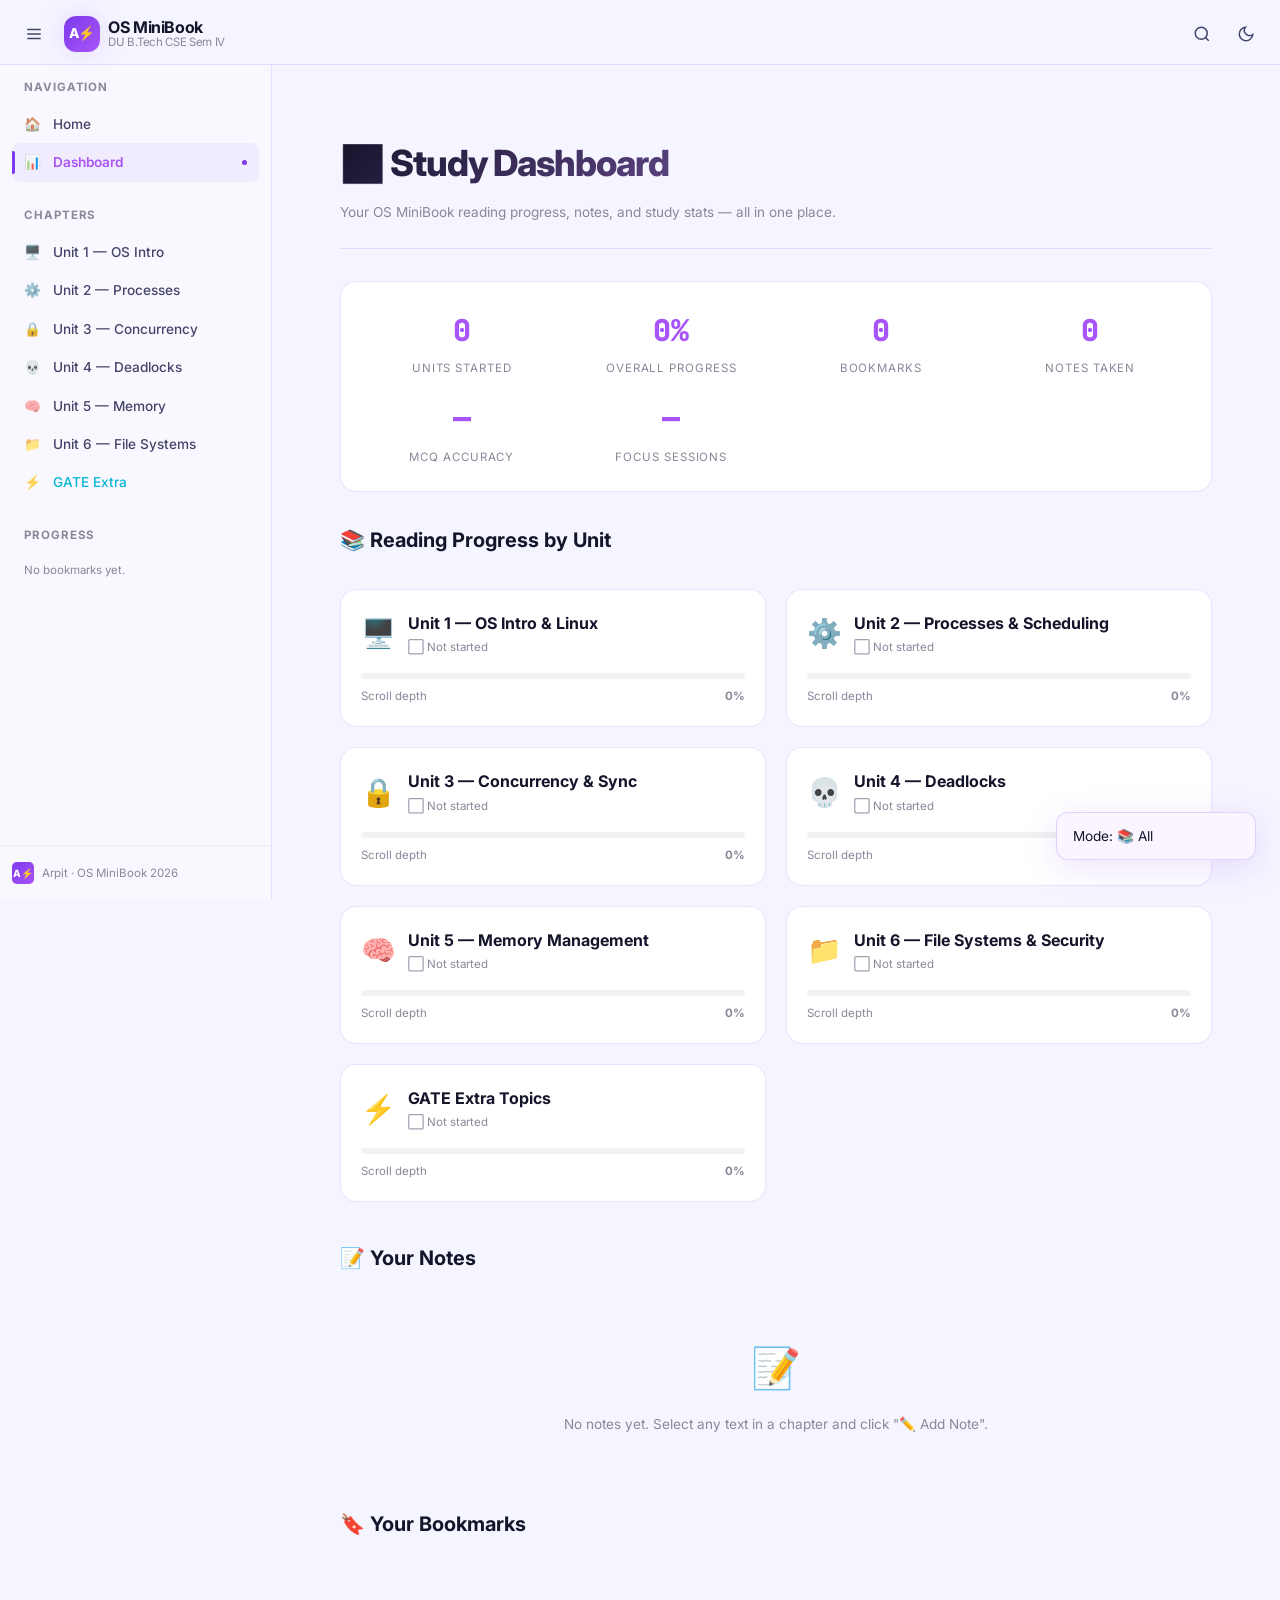
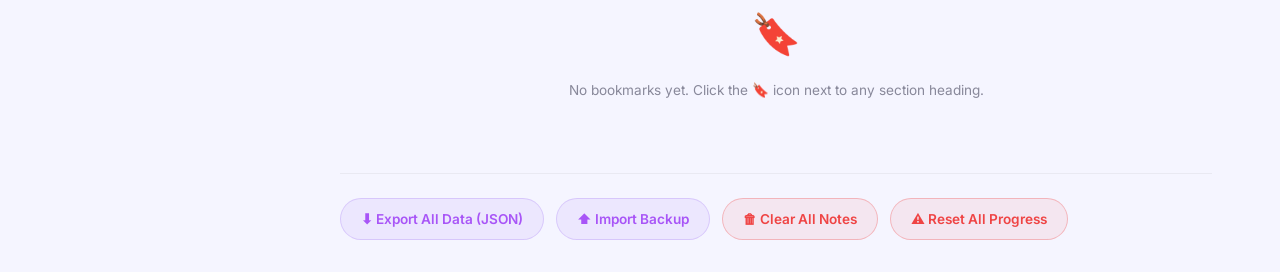
==== progress.html @ 66121237 "feat: complete Phase 1 overhaul for Units 2, 3, and 4 - Overhauled Unit 4 with advanced Bankers algo" ====
<!DOCTYPE html>
<html lang="en" data-theme="dark">
<head>
<!-- ⚡ Arpit | OS MiniBook 2026 — Progress Dashboard -->
<meta charset="UTF-8"><meta name="viewport" content="width=device-width,initial-scale=1">
<meta name="author" content="Arpit">
<meta name="description" content="Study Progress Dashboard — OS MiniBook DU B.Tech CSE Sem IV">
<meta name="application-name" content="OS MiniBook">
<meta name="theme-color" content="#7c3aed">
<meta name="apple-mobile-web-app-capable" content="yes">
<meta name="apple-mobile-web-app-status-bar-style" content="black-translucent">
<meta name="apple-mobile-web-app-title" content="OS MiniBook">
<meta name="mobile-web-app-capable" content="yes">
<title>Progress Dashboard | OS MiniBook ⚡ Arpit</title>
<link rel="preconnect" href="https://fonts.googleapis.com">
<link rel="preconnect" href="https://fonts.gstatic.com" crossorigin>
<link rel="manifest" href="manifest.json">
<link rel="stylesheet" href="assets/css/main.css">
<link rel="stylesheet" href="assets/css/components.css">
<link rel="stylesheet" href="assets/css/animations.css">
<style>
.dash-hero { padding: var(--sp-10) 0 var(--sp-6); border-bottom: 1px solid var(--bd-default); margin-bottom: var(--sp-8); }
.dash-hero h1 { font-size: var(--text-4xl); font-weight: 800; letter-spacing: -.03em;
  background: linear-gradient(135deg, var(--tx-primary) 0%, var(--accent-glow) 100%);
  -webkit-background-clip: text; -webkit-text-fill-color: transparent; background-clip: text; }
.dash-hero p { color: var(--tx-muted); margin-top: var(--sp-2); font-size: var(--text-sm); }
.section-title { font-size: var(--text-xl); font-weight: 700; margin-bottom: var(--sp-5); color: var(--tx-primary); display: flex; align-items: center; gap: var(--sp-3); }
.actions-row { display: flex; gap: var(--sp-3); flex-wrap: wrap; margin-top: var(--sp-8); padding-top: var(--sp-6); border-top: 1px solid var(--bd-subtle); }
.action-btn { padding: var(--sp-3) var(--sp-5); border-radius: var(--r-full); font-weight: 600; font-size: var(--text-sm); cursor: pointer; border: 1px solid var(--accent-border); color: var(--accent-light); background: var(--accent-soft); transition: all var(--t-fast); }
.action-btn:hover { background: var(--accent); color: #fff; box-shadow: var(--sh-glow); }
.action-btn.danger { border-color: rgba(239,68,68,.3); color: var(--danger); background: rgba(239,68,68,.08); }
.action-btn.danger:hover { background: rgba(239,68,68,.2); box-shadow: none; }
.notes-table { width:100%; border-collapse:collapse; font-size: var(--text-sm); margin-top: var(--sp-4); }
.notes-table th { background: var(--accent-soft); color: var(--accent-light); padding: var(--sp-2) var(--sp-4); text-align:left; font-weight:700; border-bottom:2px solid var(--accent-border); }
.notes-table td { padding: var(--sp-3) var(--sp-4); border-bottom: 1px solid var(--bd-subtle); color: var(--tx-secondary); vertical-align:top; }
.notes-table tr:hover td { background: var(--accent-soft); }
.note-dot { display:inline-block; width:10px;height:10px;border-radius:50%;margin-right:6px;vertical-align:middle; }
.empty-state { text-align:center; padding: var(--sp-10); color:var(--tx-muted); font-size:var(--text-sm); }
.empty-icon  { font-size:2.5rem; margin-bottom:var(--sp-3); }
</style>
</head>
<body>
<!-- ⚡ Arpit -->
<div id="progress-bar"></div>

<header id="main-header">
  <div class="header-left">
    <button id="sidebar-toggle" class="icon-btn" title="Toggle Sidebar (S)">
      <svg viewBox="0 0 24 24" fill="none" stroke="currentColor" stroke-width="2"><line x1="3" y1="6" x2="21" y2="6"/><line x1="3" y1="12" x2="21" y2="12"/><line x1="3" y1="18" x2="21" y2="18"/></svg>
    </button>
    <div class="brand-logo">
      <div class="brand-icon">A⚡</div>
      <div class="brand-text"><span class="main">OS MiniBook</span><span class="sub">DU B.Tech CSE Sem IV</span></div>
    </div>
  </div>
  <span class="header-chapter-title"></span>
  <div class="header-right">
    <button id="search-btn" class="icon-btn" title="Search (Ctrl+K)">
      <svg viewBox="0 0 24 24" fill="none" stroke="currentColor" stroke-width="2"><circle cx="11" cy="11" r="8"/><path d="M21 21l-4.35-4.35"/></svg>
    </button>
    <button id="theme-toggle" class="icon-btn" title="Toggle Theme (T)"></button>
  </div>
</header>

<div id="sidebar-overlay"></div>
<aside id="sidebar">
  <nav class="sidebar-nav">
    <div class="sidebar-section">
      <div class="sidebar-section-label">Navigation</div>
      <a href="index.html" class="sidebar-link"><span class="link-icon">🏠</span>Home</a>
      <a href="progress.html" class="sidebar-link active"><span class="link-icon">📊</span>Dashboard</a>
    </div>
    <div class="sidebar-section">
      <div class="sidebar-section-label">Chapters</div>
      <a href="chapters/unit1.html" class="sidebar-link"><span class="link-icon">🖥️</span>Unit 1 — OS Intro</a>
      <a href="chapters/unit2.html" class="sidebar-link"><span class="link-icon">⚙️</span>Unit 2 — Processes</a>
      <a href="chapters/unit3.html" class="sidebar-link"><span class="link-icon">🔒</span>Unit 3 — Concurrency</a>
      <a href="chapters/unit4.html" class="sidebar-link"><span class="link-icon">💀</span>Unit 4 — Deadlocks</a>
      <a href="chapters/unit5.html" class="sidebar-link"><span class="link-icon">🧠</span>Unit 5 — Memory</a>
      <a href="chapters/unit6.html" class="sidebar-link"><span class="link-icon">📁</span>Unit 6 — File Systems</a>
      <a href="chapters/gate-extra.html" class="sidebar-link" style="color:var(--gate-c)"><span class="link-icon">⚡</span>GATE Extra</a>
    </div>
    <div class="sidebar-section">
      <div class="sidebar-section-label">Progress</div>
      <div id="bookmarks-list"></div>
    </div>
  </nav>
  <div class="sidebar-footer">
    <div class="sidebar-brand-mark"><div class="mark">A⚡</div><span>Arpit · OS MiniBook 2026</span></div>
  </div>
</aside>

<main id="main-content">
<div class="content-inner">

  <div class="dash-hero">
    <h1>📊 Study Dashboard</h1>
    <p>Your OS MiniBook reading progress, notes, and study stats — all in one place.</p>
  </div>

  <!-- SUMMARY BAR -->
  <div class="dash-summary-bar" id="dash-summary">
    <div class="dash-sum-item"><div class="dash-sum-val" id="sum-units-read">—</div><div class="dash-sum-lbl">Units Started</div></div>
    <div class="dash-sum-item"><div class="dash-sum-val" id="sum-overall">—</div><div class="dash-sum-lbl">Overall Progress</div></div>
    <div class="dash-sum-item"><div class="dash-sum-val" id="sum-bookmarks">—</div><div class="dash-sum-lbl">Bookmarks</div></div>
    <div class="dash-sum-item"><div class="dash-sum-val" id="sum-notes">—</div><div class="dash-sum-lbl">Notes Taken</div></div>
    <div class="dash-sum-item"><div class="dash-sum-val" id="sum-mcq">—</div><div class="dash-sum-lbl">MCQ Accuracy</div></div>
    <div class="dash-sum-item"><div class="dash-sum-val" id="sum-focus">—</div><div class="dash-sum-lbl">Focus Sessions</div></div>
  </div>

  <!-- UNIT PROGRESS CARDS -->
  <div class="section-title">📚 Reading Progress by Unit</div>
  <div class="dash-grid" id="dash-unit-grid">
    <!-- Populated by JS -->
  </div>

  <!-- NOTES TABLE -->
  <div class="section-title" style="margin-top:var(--sp-10)">📝 Your Notes</div>
  <div id="dash-notes-section">
    <div class="empty-state"><div class="empty-icon">📝</div>No notes yet. Select any text in a chapter and click "✏️ Add Note".</div>
  </div>

  <!-- BOOKMARKS TABLE -->
  <div class="section-title" style="margin-top:var(--sp-8)">🔖 Your Bookmarks</div>
  <div id="dash-bookmarks-section">
    <div class="empty-state"><div class="empty-icon">🔖</div>No bookmarks yet. Click the 🔖 icon next to any section heading.</div>
  </div>

  <!-- ACTIONS -->
  <div class="actions-row">
    <button class="action-btn" id="dash-export">⬇ Export All Data (JSON)</button>
    <button class="action-btn" id="dash-import">⬆ Import Backup</button>
    <button class="action-btn danger" id="dash-clear-notes">🗑 Clear All Notes</button>
    <button class="action-btn danger" id="dash-clear-all">⚠️ Reset All Progress</button>
  </div>

</div>
</main>

<!-- SEARCH MODAL -->
<div id="search-modal">
  <div class="search-box">
    <div class="search-input-wrap">
      <span class="s-icon">🔍</span>
      <input id="search-input" type="text" placeholder="Search chapters, topics, algorithms…" autocomplete="off">
    </div>
    <div id="search-results"></div>
    <div class="search-hint">
      <span><kbd>↵</kbd> to navigate</span>
      <span><kbd>Esc</kbd> to close</span>
      <span><kbd>Ctrl+K</kbd> to open</span>
    </div>
  </div>
</div>

<div id="toast-container"></div>
<script src="assets/js/state.js"></script>
<script src="assets/js/core.js"></script>
<script src="assets/js/modes.js"></script>
<script>
// ─── Progress Dashboard Logic ────────────────────────────────────
const escapeHTML = (value) => String(value)
  .replace(/&/g, '&amp;')
  .replace(/</g, '&lt;')
  .replace(/>/g, '&gt;')
  .replace(/"/g, '&quot;')
  .replace(/'/g, '&#39;');

const UNITS = [
  { file: 'unit1.html', icon: '🖥️', name: 'Unit 1 — OS Intro & Linux',          href: 'chapters/unit1.html' },
  { file: 'unit2.html', icon: '⚙️', name: 'Unit 2 — Processes & Scheduling',    href: 'chapters/unit2.html' },
  { file: 'unit3.html', icon: '🔒', name: 'Unit 3 — Concurrency & Sync',        href: 'chapters/unit3.html' },
  { file: 'unit4.html', icon: '💀', name: 'Unit 4 — Deadlocks',                 href: 'chapters/unit4.html' },
  { file: 'unit5.html', icon: '🧠', name: 'Unit 5 — Memory Management',         href: 'chapters/unit5.html' },
  { file: 'unit6.html', icon: '📁', name: 'Unit 6 — File Systems & Security',   href: 'chapters/unit6.html' },
  { file: 'gate-extra.html', icon: '⚡', name: 'GATE Extra Topics',             href: 'chapters/gate-extra.html' },
];

document.addEventListener('DOMContentLoaded', () => {
  const progress  = StateManager.getAllReadProgress?.() || {};
  const bookmarks = StateManager.get('bookmarks') || [];
  const mcqStats  = StateManager.getMCQStats?.() || { total:0, correct:0, pct:0 };
  const notes     = JSON.parse(localStorage.getItem('os-notes-v1') || '{}');
  const pomoData  = JSON.parse(localStorage.getItem('pomo-analytics') || '{}');
  const sessions  = pomoData.allTimeSessions || 0;

  // ── Summary Bar ───────────────────────────────────────────────
  const started  = UNITS.filter(u => (progress[u.file] || 0) > 0).length;
  const allPcts  = UNITS.map(u => progress[u.file] || 0);
  const overall  = Math.round(allPcts.reduce((a,b) => a+b, 0) / UNITS.length);
  const noteCount= Object.keys(notes).length;

  document.getElementById('sum-units-read').textContent  = started;
  document.getElementById('sum-overall').textContent     = overall + '%';
  document.getElementById('sum-bookmarks').textContent   = bookmarks.length;
  document.getElementById('sum-notes').textContent       = noteCount;
  document.getElementById('sum-mcq').textContent        = mcqStats.total ? mcqStats.pct + '%' : '—';
  document.getElementById('sum-focus').textContent       = sessions || '—';

  // ── Unit Cards ────────────────────────────────────────────────
  const grid = document.getElementById('dash-unit-grid');
  grid.innerHTML = UNITS.map(u => {
    const pct = progress[u.file] || 0;
    const badge = pct >= 90 ? '✅' : pct >= 50 ? '📖' : pct > 0 ? '🔄' : '⬜';
    return `
      <a href="${u.href}" class="dash-unit-card" style="text-decoration:none;color:inherit">
        <div class="dash-unit-top">
          <div class="dash-unit-icon">${escapeHTML(u.icon)}</div>
          <div>
            <div class="dash-unit-name">${escapeHTML(u.name)}</div>
            <div style="font-size:var(--text-xs);color:var(--tx-muted);margin-top:2px">${escapeHTML(badge)} ${pct >= 90 ? 'Completed' : pct >= 50 ? 'In Progress' : pct > 0 ? 'Started' : 'Not started'}</div>
          </div>
        </div>
        <div class="dash-progress-bar">
          <div class="dash-progress-fill" style="width:${pct}%"></div>
        </div>
        <div class="dash-progress-label">
          <span>Scroll depth</span><span><strong>${pct}%</strong></span>
        </div>
      </a>
    `;
  }).join('');

  // Animate fills after DOM is ready
  requestAnimationFrame(() => {
    document.querySelectorAll('.dash-progress-fill').forEach(el => {
      const w = el.style.width; el.style.width = '0'; 
      setTimeout(() => el.style.width = w, 100);
    });
  });

  // ── Notes Table ───────────────────────────────────────────────
  const notesSection = document.getElementById('dash-notes-section');
  const noteEntries  = Object.entries(notes);
  if (noteEntries.length) {
    notesSection.innerHTML = `
      <table class="notes-table">
        <thead><tr><th>Color</th><th>Highlighted Text</th><th>Your Note</th><th>Page</th><th>Date</th></tr></thead>
        <tbody>
          ${noteEntries.sort((a,b) => b[1].ts - a[1].ts).map(([id, n]) => `
            <tr>
              <td><span class="note-dot" style="background:${escapeHTML(n.color)}"></span></td>
              <td style="color:var(--tx-primary);max-width:180px;overflow:hidden;text-overflow:ellipsis;white-space:nowrap" title="${escapeHTML(n.selectedText)}">${escapeHTML(n.selectedText).slice(0,60)}${n.selectedText.length>60?'…':''}</td>
              <td style="max-width:220px">${escapeHTML(n.noteText).slice(0,80)}${n.noteText.length>80?'…':''}</td>
              <td><a href="chapters/${escapeHTML(n.page)}" style="color:var(--accent-light)">${escapeHTML(n.page)}</a></td>
              <td style="white-space:nowrap;color:var(--tx-muted)">${escapeHTML(new Date(n.ts).toLocaleDateString('en-IN'))}</td>
            </tr>
          `).join('')}
        </tbody>
      </table>
    `;
  }

  // ── Bookmarks Table ───────────────────────────────────────────
  const bmSection = document.getElementById('dash-bookmarks-section');
  if (bookmarks.length) {
    bmSection.innerHTML = `
      <table class="notes-table">
        <thead><tr><th>Section</th><th>Link</th><th>Date Added</th></tr></thead>
        <tbody>
          ${bookmarks.map(b => `
            <tr>
              <td style="color:var(--tx-primary)">🔖 ${escapeHTML(b.label || b.id)}</td>
              <td><a href="${escapeHTML(b.url)}" style="color:var(--accent-light)">${escapeHTML(b.url.split('/').pop())}</a></td>
              <td style="color:var(--tx-muted)">${b.ts ? escapeHTML(new Date(b.ts).toLocaleDateString('en-IN')) : '—'}</td>
            </tr>
          `).join('')}
        </tbody>
      </table>
    `;
  }

  // ── Actions ───────────────────────────────────────────────────
  document.getElementById('dash-export')?.addEventListener('click', () => StateManager.exportData());
  document.getElementById('dash-import')?.addEventListener('click', () => StateManager.importData());
  document.getElementById('dash-clear-notes')?.addEventListener('click', () => {
    if (confirm('Delete ALL your notes? This cannot be undone.')) {
      localStorage.removeItem('os-notes-v1');
      Toast.show('🗑 All notes cleared.', 'info');
      setTimeout(() => location.reload(), 800);
    }
  });
  document.getElementById('dash-clear-all')?.addEventListener('click', () => {
    if (confirm('Reset ALL progress (bookmarks, notes, read progress)? This cannot be undone.')) {
      localStorage.clear();
      Toast.show('⚠️ All data cleared. Reloading…', 'error');
      setTimeout(() => location.reload(), 1200);
    }
  });
});
</script>
</body>
</html>
---- assets/css/main.css ----
/* ⚡ Arpit | OS MiniBook 2026 | University of Delhi · B.Tech CSE Sem IV */
/* main.css — Design System & Layout */

/* ─── GOOGLE FONTS ─────────────────────────────────────────────────── */
@import url('https://fonts.googleapis.com/css2?family=Inter:wght@300;400;500;600;700;800;900&family=JetBrains+Mono:wght@400;500;600&display=swap');

/* ─── DESIGN TOKENS ─────────────────────────────────────────────────── */
:root {
  --font-sans: 'Inter', -apple-system, BlinkMacSystemFont, sans-serif;
  --font-mono: 'JetBrains Mono', 'Fira Code', monospace;

  /* Type Scale */
  --text-xs: 0.72rem; --text-sm: 0.85rem; --text-base: 1rem;
  --text-lg: 1.125rem; --text-xl: 1.25rem; --text-2xl: 1.5rem;
  --text-3xl: 1.875rem; --text-4xl: 2.25rem; --text-5xl: 3rem;

  /* Spacing */
  --sp-1: 0.25rem; --sp-2: 0.5rem; --sp-3: 0.75rem; --sp-4: 1rem;
  --sp-5: 1.25rem; --sp-6: 1.5rem; --sp-8: 2rem; --sp-10: 2.5rem;
  --sp-12: 3rem; --sp-16: 4rem;

  /* Radius */
  --r-sm: 0.3rem; --r-md: 0.5rem; --r-lg: 0.75rem;
  --r-xl: 1rem; --r-2xl: 1.5rem; --r-full: 9999px;

  /* Layout */
  --sidebar-w: 272px;
  --header-h: 62px;
  --content-max: 920px;

  /* Transitions */
  --t-fast: 150ms ease;
  --t-base: 250ms ease;
  --t-slow: 400ms cubic-bezier(0.4, 0, 0.2, 1);
  --t-bounce: 450ms cubic-bezier(0.34, 1.56, 0.64, 1);

  /* Z-Layers */
  --z-sidebar: 100; --z-header: 200; --z-float: 300; --z-modal: 400; --z-toast: 500;
}

/* ─── DARK THEME (Default) ──────────────────────────────────────────── */
:root, [data-theme="dark"] {
  --bg-base:    #070710;
  --bg-surface: #0d0d1c;
  --bg-card:    #111122;
  --bg-elevated:#17172c;
  --bg-code:    #060610;
  --bg-sidebar: #09091a;
  --bg-header:  rgba(7,7,16,0.96);
  --bg-modal:   rgba(7,7,16,0.98);
  --bg-overlay: rgba(0,0,0,0.7);

  /* Purple Accent */
  --a50:  #faf5ff; --a100: #f3e8ff; --a200: #e9d5ff; --a300: #d8b4fe;
  --a400: #c084fc; --a500: #a855f7; --a600: #9333ea; --a700: #7c3aed;
  --a800: #6d28d9; --a900: #4c1d95;
  --accent:       #7c3aed;
  --accent-light: #a855f7;
  --accent-glow:  #c084fc;
  --accent-soft:  rgba(124,58,237,0.12);
  --accent-border:rgba(124,58,237,0.24);

  /* Content Modes */
  --gate-c: #06b6d4; --gate-bg: rgba(6,182,212,0.09); --gate-b: rgba(6,182,212,0.28);
  --uni-c:  #f97316; --uni-bg:  rgba(249,115,22,0.09); --uni-b:  rgba(249,115,22,0.28);
  --adv-c:  #10b981; --adv-bg:  rgba(16,185,129,0.09); --adv-b:  rgba(16,185,129,0.28);

  /* Text */
  --tx-primary:  #ededff;
  --tx-secondary:#9898cc;
  --tx-muted:    #55557a;
  --tx-code:     #d8b4fe;
  --tx-inverse:  #070710;

  /* Borders */
  --bd-subtle: rgba(255,255,255,0.04);
  --bd-default:rgba(124,58,237,0.18);
  --bd-strong: rgba(124,58,237,0.38);

  /* Shadows */
  --sh-sm:   0 1px 4px rgba(0,0,0,0.5);
  --sh-md:   0 4px 18px rgba(0,0,0,0.55);
  --sh-lg:   0 8px 36px rgba(0,0,0,0.65);
  --sh-glow: 0 0 28px rgba(124,58,237,0.32);
  --sh-glow-i:0 0 52px rgba(124,58,237,0.55);

  /* Status */
  --success: #10b981; --warning: #f59e0b; --danger: #ef4444; --info: #3b82f6;

  /* Scrollbar */
  --sb-track: rgba(255,255,255,0.03);
  --sb-thumb: rgba(124,58,237,0.3);
  --sb-hover: rgba(124,58,237,0.52);
}

/* ─── LIGHT THEME ───────────────────────────────────────────────────── */
[data-theme="light"] {
  --bg-base:    #f5f5ff;
  --bg-surface: #eeeeff;
  --bg-card:    #ffffff;
  --bg-elevated:#faf5ff;
  --bg-code:    #1e1e30;
  --bg-sidebar: #faf8ff;
  --bg-header:  rgba(245,245,255,0.96);
  --bg-modal:   rgba(245,245,255,0.98);
  --bg-overlay: rgba(10,10,30,0.6);

  --tx-primary:  #14142a;
  --tx-secondary:#44446a;
  --tx-muted:    #88889a;
  --tx-code:     #7c3aed;
  --tx-inverse:  #f5f5ff;

  --bd-subtle: rgba(0,0,0,0.05);
  --bd-default:rgba(124,58,237,0.14);
  --bd-strong: rgba(124,58,237,0.28);

  --sh-sm:   0 1px 4px rgba(124,58,237,0.07);
  --sh-md:   0 4px 18px rgba(124,58,237,0.1);
  --sh-lg:   0 8px 36px rgba(124,58,237,0.14);
  --sh-glow: 0 0 28px rgba(124,58,237,0.15);
  --sh-glow-i:0 0 52px rgba(124,58,237,0.24);

  --accent-soft:  rgba(124,58,237,0.07);
  --accent-border:rgba(124,58,237,0.18);

  --gate-bg: rgba(6,182,212,0.07); --gate-b: rgba(6,182,212,0.22);
  --uni-bg:  rgba(249,115,22,0.07);  --uni-b:  rgba(249,115,22,0.22);
  --adv-bg:  rgba(16,185,129,0.07);  --adv-b:  rgba(16,185,129,0.22);

  --sb-track: rgba(0,0,0,0.04);
  --sb-thumb: rgba(124,58,237,0.2);
  --sb-hover: rgba(124,58,237,0.4);
}

/* ─── RESET ─────────────────────────────────────────────────────────── */
*, *::before, *::after { box-sizing: border-box; margin: 0; padding: 0; }
html { font-size: 16px; scroll-behavior: smooth; text-size-adjust: 100%; }
body {
  font-family: var(--font-sans);
  font-size: var(--text-base);
  line-height: 1.65;
  color: var(--tx-primary);
  background: var(--bg-base);
  overflow-x: hidden;
  transition: background var(--t-slow), color var(--t-slow);
}
img, svg { display: block; max-width: 100%; }
a { color: var(--accent-light); text-decoration: none; transition: color var(--t-fast); }
a:hover { color: var(--accent-glow); }
button { cursor: pointer; border: none; background: none; font-family: inherit; }
input, textarea, select { font-family: inherit; }
ul, ol { list-style: none; }

/* ─── SCROLLBAR ─────────────────────────────────────────────────────── */
::-webkit-scrollbar { width: 6px; height: 6px; }
::-webkit-scrollbar-track { background: var(--sb-track); }
::-webkit-scrollbar-thumb { background: var(--sb-thumb); border-radius: var(--r-full); }
::-webkit-scrollbar-thumb:hover { background: var(--sb-hover); }

/* ─── PROGRESS BAR ──────────────────────────────────────────────────── */
#progress-bar {
  position: fixed; top: 0; left: 0; height: 3px; width: 0%;
  background: linear-gradient(90deg, var(--accent) 0%, var(--accent-glow) 100%);
  z-index: var(--z-toast);
  transition: width 0.1s linear;
  box-shadow: 0 0 12px var(--accent);
}

/* ─── HEADER ─────────────────────────────────────────────────────────── */
#main-header {
  position: fixed; top: 3px; left: 0; right: 0; height: var(--header-h);
  display: flex; align-items: center; justify-content: space-between;
  padding: 0 var(--sp-4);
  background: var(--bg-header);
  border-bottom: 1px solid var(--bd-default);
  backdrop-filter: blur(20px) saturate(180%);
  -webkit-backdrop-filter: blur(20px) saturate(180%);
  z-index: var(--z-header);
  transition: background var(--t-slow), border-color var(--t-slow);
}
.header-left  { display: flex; align-items: center; gap: var(--sp-3); }
.header-right { display: flex; align-items: center; gap: var(--sp-2); }

.brand-logo {
  display: flex; align-items: center; gap: var(--sp-2);
  font-weight: var(--font-bold, 700); font-size: var(--text-lg);
  color: var(--tx-primary);
  letter-spacing: -0.02em;
}
.brand-icon {
  width: 36px; height: 36px;
  background: linear-gradient(135deg, var(--accent) 0%, var(--accent-light) 100%);
  border-radius: var(--r-lg);
  display: flex; align-items: center; justify-content: center;
  font-size: var(--text-sm); font-weight: 800; color: #fff;
  box-shadow: var(--sh-glow);
  flex-shrink: 0;
}
.brand-text { display: flex; flex-direction: column; line-height: 1.15; }
.brand-text .main  { font-size: var(--text-base); font-weight: 700; color: var(--tx-primary); }
.brand-text .sub   { font-size: var(--text-xs);   font-weight: 400; color: var(--tx-muted);   }

.header-chapter-title {
  font-size: var(--text-sm); font-weight: 600;
  color: var(--tx-secondary);
  opacity: 0; transition: opacity var(--t-base);
  max-width: 320px; overflow: hidden; text-overflow: ellipsis; white-space: nowrap;
}
.header-chapter-title.visible { opacity: 1; }

/* ─── ICON BUTTONS ───────────────────────────────────────────────────── */
.icon-btn {
  width: 36px; height: 36px; border-radius: var(--r-md);
  display: flex; align-items: center; justify-content: center;
  color: var(--tx-secondary); font-size: var(--text-lg);
  transition: all var(--t-fast);
  border: 1px solid transparent;
}
.icon-btn:hover {
  background: var(--accent-soft); border-color: var(--accent-border);
  color: var(--accent-light); box-shadow: var(--sh-glow);
}
.icon-btn svg { width: 18px; height: 18px; }

/* ─── SIDEBAR ────────────────────────────────────────────────────────── */
#sidebar {
  position: fixed; top: var(--header-h); left: 0; bottom: 0;
  width: var(--sidebar-w);
  background: var(--bg-sidebar);
  border-right: 1px solid var(--bd-default);
  overflow-y: auto; overflow-x: hidden;
  z-index: var(--z-sidebar);
  transition: transform var(--t-slow), width var(--t-slow);
  display: flex; flex-direction: column;
}
#sidebar.collapsed { transform: translateX(calc(-1 * var(--sidebar-w))); }

/* Sidebar Nav */
.sidebar-nav { flex: 1; padding: var(--sp-4) var(--sp-3); }
.sidebar-section { margin-bottom: var(--sp-6); }
.sidebar-section-label {
  font-size: var(--text-xs); font-weight: 700; letter-spacing: 0.08em;
  text-transform: uppercase; color: var(--tx-muted);
  padding: 0 var(--sp-3) var(--sp-2);
}
.sidebar-link {
  display: flex; align-items: center; gap: var(--sp-3);
  padding: var(--sp-2) var(--sp-3);
  border-radius: var(--r-md);
  color: var(--tx-secondary); font-size: var(--text-sm);
  font-weight: 500;
  transition: all var(--t-fast); position: relative;
  white-space: nowrap; overflow: hidden; text-overflow: ellipsis;
}
.sidebar-link:hover { background: var(--accent-soft); color: var(--accent-light); }
.sidebar-link.active {
  background: var(--accent-soft); color: var(--accent-light);
  font-weight: 600;
}
.sidebar-link.active::before {
  content: ''; position: absolute; left: 0; top: 20%; bottom: 20%;
  width: 3px; background: var(--accent); border-radius: 0 2px 2px 0;
}
.sidebar-link .link-icon { font-size: 1em; flex-shrink: 0; opacity: 0.85; }

/* Sub-links */
.sidebar-sub { padding-left: var(--sp-6); }
.sidebar-sub .sidebar-link { font-size: var(--text-xs); font-weight: 400; padding: var(--sp-1) var(--sp-3); }

/* Sidebar Footer (Arpit Brand) */
.sidebar-footer {
  padding: var(--sp-4) var(--sp-3);
  border-top: 1px solid var(--bd-subtle);
  display: flex; align-items: center; justify-content: space-between;
}
.sidebar-brand-mark {
  font-size: var(--text-xs); color: var(--tx-muted);
  display: flex; align-items: center; gap: var(--sp-2);
}
.sidebar-brand-mark .mark {
  width: 22px; height: 22px;
  background: linear-gradient(135deg, var(--accent) 0%, var(--accent-light) 100%);
  border-radius: var(--r-sm); display: flex; align-items: center;
  justify-content: center; font-size: 10px; font-weight: 800; color: #fff;
}

/* ─── MAIN CONTENT ───────────────────────────────────────────────────── */
#main-content {
  margin-left: var(--sidebar-w);
  margin-top: var(--header-h);
  min-height: calc(100vh - var(--header-h));
  transition: margin-left var(--t-slow);
}
#main-content.sidebar-collapsed { margin-left: 0; }
.content-inner {
  max-width: var(--content-max);
  margin: 0 auto;
  padding: var(--sp-8) var(--sp-6);
}

/* ─── TYPOGRAPHY ─────────────────────────────────────────────────────── */
.prose h1 { font-size: var(--text-4xl); font-weight: 800; line-height: 1.15; letter-spacing: -0.03em; margin-bottom: var(--sp-4); }
.prose h2 { font-size: var(--text-2xl); font-weight: 700; line-height: 1.25; margin: var(--sp-10) 0 var(--sp-4); padding-bottom: var(--sp-3); border-bottom: 1px solid var(--bd-default); }
.prose h3 { font-size: var(--text-xl);  font-weight: 600; line-height: 1.35; margin: var(--sp-8) 0 var(--sp-3); }
.prose h4 { font-size: var(--text-lg);  font-weight: 600; margin: var(--sp-6) 0 var(--sp-2); color: var(--tx-secondary); }
.prose p  { margin-bottom: var(--sp-4); color: var(--tx-primary); line-height: 1.75; }
.prose ul, .prose ol { margin: var(--sp-3) 0 var(--sp-4) var(--sp-6); }
.prose li { margin-bottom: var(--sp-2); line-height: 1.65; }
.prose ul li { list-style: disc; }
.prose ol li { list-style: decimal; }
.prose strong { font-weight: 700; color: var(--accent-light); }
.prose em     { font-style: italic; color: var(--tx-secondary); }
.prose hr     { border: none; border-top: 1px solid var(--bd-default); margin: var(--sp-8) 0; }
.prose blockquote {
  border-left: 3px solid var(--accent); margin: var(--sp-6) 0;
  padding: var(--sp-4) var(--sp-6); background: var(--accent-soft);
  border-radius: 0 var(--r-md) var(--r-md) 0;
  color: var(--tx-secondary); font-style: italic;
}
.prose table { width: 100%; border-collapse: collapse; margin: var(--sp-6) 0; font-size: var(--text-sm); }
.prose th { background: var(--accent-soft); color: var(--accent-light); font-weight: 600; padding: var(--sp-3) var(--sp-4); text-align: left; border-bottom: 2px solid var(--accent-border); }
.prose td { padding: var(--sp-3) var(--sp-4); border-bottom: 1px solid var(--bd-subtle); color: var(--tx-secondary); }
.prose tr:hover td { background: var(--accent-soft); }
.prose code {
  font-family: var(--font-mono); font-size: 0.88em;
  background: var(--accent-soft); color: var(--tx-code);
  padding: 0.1em 0.4em; border-radius: var(--r-sm);
  border: 1px solid var(--accent-border);
}

/* ─── UTILITIES ──────────────────────────────────────────────────────── */
.sr-only { position: absolute; width: 1px; height: 1px; overflow: hidden; clip: rect(0,0,0,0); white-space: nowrap; }
.hide { display: none !important; }
.flex   { display: flex; }
.items-center { align-items: center; }
.gap-2  { gap: var(--sp-2); }
.gap-3  { gap: var(--sp-3); }
.text-sm { font-size: var(--text-sm); }
.text-xs { font-size: var(--text-xs); }
.font-mono { font-family: var(--font-mono); }
.text-muted { color: var(--tx-muted); }
.text-accent { color: var(--accent-light); }
.mt-4 { margin-top: var(--sp-4); }
.mb-4 { margin-bottom: var(--sp-4); }

/* ─── ACCESSIBILITY / REDUCED MOTION ─────────────────────────────────── */
@media (prefers-reduced-motion: reduce) {
  *, *::before, *::after {
    animation-duration: 0.01ms !important;
    animation-iteration-count: 1 !important;
    transition-duration: 0.01ms !important;
    scroll-behavior: auto !important;
  }

  #progress-bar,
  #main-header,
  #sidebar,
  #main-content,
  .icon-btn,
  .sidebar-link,
  .mobile-nav-btn {
    transition: none !important;
  }
}

/* ─── RESPONSIVE ─────────────────────────────────────────────────────── */
@media (max-width: 768px) {
  :root { --sidebar-w: 100vw; }
  #sidebar { transform: translateX(-100%); }
  #sidebar.open { transform: translateX(0); }
  #main-content { margin-left: 0 !important; }
  .content-inner { padding: var(--sp-5) var(--sp-4); }
  #mobile-nav { display: flex; }
}
@media (min-width: 769px) {
  #mobile-nav { display: none; }
}

/* Mobile bottom navigation */
#mobile-nav {
  position: fixed; bottom: 0; left: 0; right: 0;
  height: 58px; background: var(--bg-header);
  border-top: 1px solid var(--bd-default);
  justify-content: space-around; align-items: center;
  z-index: var(--z-float); display: none;
  backdrop-filter: blur(20px);
}
.mobile-nav-btn {
  display: flex; flex-direction: column; align-items: center;
  gap: 3px; font-size: 10px; color: var(--tx-muted);
  padding: var(--sp-2); border-radius: var(--r-md);
  transition: color var(--t-fast);
}
.mobile-nav-btn.active { color: var(--accent-light); }
.mobile-nav-btn .icon { font-size: 1.3rem; }

/* Overlay for mobile sidebar */
#sidebar-overlay {
  display: none; position: fixed; inset: 0;
  background: var(--bg-overlay); z-index: calc(var(--z-sidebar) - 1);
  backdrop-filter: blur(4px);
}
#sidebar-overlay.show { display: block; }

/* ─── READING MODE ───────────────────────────────────────────────────── */
body.reading-mode #sidebar,
body.reading-mode #sidebar-overlay,
body.reading-mode #mode-panel,
body.reading-mode #tts-panel,
body.reading-mode #pomodoro,
body.reading-mode #pomo-toasts,
body.reading-mode #mobile-nav,
body.reading-mode #toast-container { display: none !important; }

body.reading-mode #main-content {
  margin-left: 0 !important;
  max-width: 100%;
}
body.reading-mode .content-inner {
  max-width: 720px;
  margin: 0 auto;
  padding: var(--sp-10) var(--sp-8);
}
body.reading-mode #main-header .header-left { opacity: 0.3; pointer-events: none; }

#reading-exit-bar {
  display: none; position: fixed; top: 0; left: 0; right: 0;
  background: var(--accent); color: #fff; text-align: center;
  padding: 6px 16px; font-size: var(--text-xs); font-weight: 700;
  z-index: var(--z-toast); letter-spacing: 0.04em;
  cursor: pointer; transition: background var(--t-fast);
}
#reading-exit-bar:hover { background: var(--accent-light); }
body.reading-mode #reading-exit-bar { display: block; }
body.reading-mode #progress-bar   { top: 28px; }
body.reading-mode #main-header    { top: 28px; }
body.reading-mode #main-content   { margin-top: calc(var(--header-h) + 28px); }

/* ─── PRINT / PDF STYLES ─────────────────────────────────────────────── */
@media print {
  /* Hide all interactive chrome */
  #sidebar, #sidebar-overlay, #main-header, #mode-panel,
  #tts-panel, #tts-toggle, #pomodoro, #pomo-toasts,
  #pomo-distraction-modal, #pomo-settings-modal, #pomo-analytics-modal,
  #mobile-nav, #progress-bar, #search-modal, #toast-container,
  #reading-exit-bar, #note-add-btn, #note-popover,
  .bookmark-btn, .tts-section-btn, .code-copy,
  .prev-next, .nav-btn, .sim-btn, .sim-controls { display: none !important; }

  /* Reset layout for print */
  #main-content { margin: 0 !important; width: 100% !important; }
  .content-inner { max-width: 100%; padding: 0; margin: 0; }
  body { font-size: 11pt; line-height: 1.6; color: #000 !important;
         background: #fff !important; font-family: 'Inter', sans-serif; }

  /* Print header injected by PrintManager */
  .print-book-header {
    display: flex; justify-content: space-between; align-items: center;
    border-bottom: 2px solid #7c3aed; padding-bottom: 8pt; margin-bottom: 6pt;
  }
  .print-logo  { font-size: 14pt; font-weight: 800; color: #7c3aed; }
  .print-meta  { font-size: 9pt;  color: #555; }
  .print-chapter-title { font-size: 22pt; font-weight: 800; color: #14142a; margin: 6pt 0 3pt; }
  .print-date  { font-size: 9pt; color: #888; margin-bottom: 6pt; }
  .print-divider { border: none; border-top: 1px solid #ddd; margin: 6pt 0 16pt; }

  /* Typography resets for print */
  h2, h3, h4  { color: #14142a !important; page-break-after: avoid; }
  p, li        { color: #222 !important; }
  a            { color: #7c3aed !important; text-decoration: underline; }
  code         { background: #f3f0ff !important; color: #7c3aed !important;
                 border: 1px solid #e9d5ff !important; }
  .code-block  { background: #f8f7ff !important; border: 1px solid #ddd !important; page-break-inside: avoid; }
  .code-block pre code { color: #14142a !important; }

  /* Callouts & tables */
  .callout     { border-color: #ddd !important; background: #fafafa !important; page-break-inside: avoid; }
  .callout *   { color: #333 !important; }
  .data-table th { background: #f3f0ff !important; color: #7c3aed !important; }
  .data-table td { color: #333 !important; }

  /* Expand mode sections — show all regardless of mode */
  .mode-uni, .mode-gate, .mode-adv { display: block !important; opacity: 1 !important;
    border-left: 3px solid #ccc !important; background: #fafafa !important; }

  /* Force page breaks on section dividers */
  .section-hr  { page-break-before: auto; }
  section      { page-break-inside: avoid; }

  /* Note marks */
  .note-mark   { background: #fef9c3 !important; border-bottom: 2px solid #ca8a04 !important; }

  /* Hide glossary tooltip */
  #glossary-tooltip { display: none !important; }

  /* Page margins */
  @page { margin: 18mm 16mm; }
}
---- assets/css/components.css ----
/* ⚡ Arpit | components.css */

/* Shared component motion tokens */
:root {
  --comp-hover-lift: translateY(-2px);
}

/* ── CODE BLOCKS ── */
.code-block {
  position: relative; background: var(--bg-code);
  border: 1px solid var(--bd-default); border-radius: var(--r-lg);
  margin: var(--sp-6) 0; overflow: hidden;
}
.code-header {
  display: flex; align-items: center; justify-content: space-between;
  padding: var(--sp-2) var(--sp-4);
  background: rgba(124,58,237,0.08); border-bottom: 1px solid var(--bd-default);
}
.code-lang { font-size: var(--text-xs); font-weight: 600; color: var(--accent-light); letter-spacing: 0.06em; text-transform: uppercase; }
.code-copy { font-size: var(--text-xs); color: var(--tx-muted); padding: 2px 8px; border-radius: var(--r-sm); border: 1px solid var(--bd-default); transition: all var(--t-fast); }
.code-copy:hover { color: var(--accent-light); border-color: var(--accent-border); }
.code-block pre { padding: var(--sp-5); overflow-x: auto; }
.code-block pre code { font-family: var(--font-mono); font-size: 0.88rem; line-height: 1.7; color: var(--tx-primary); background: none; border: none; padding: 0; }

/* ── MODE CONTENT DIVS ── */
.mode-uni,
.mode-gate,
.mode-adv {
  border-radius: 0 var(--r-lg) var(--r-lg) 0;
  padding: var(--sp-5) var(--sp-6);
  margin: var(--sp-5) 0;
  transition: opacity var(--t-base), transform var(--t-base);
}
.mode-uni  { border-left: 3px solid var(--uni-c);  background: var(--uni-bg); }
.mode-gate { border-left: 3px solid var(--gate-c); background: var(--gate-bg); }
.mode-adv  { border-left: 3px solid var(--adv-c);  background: var(--adv-bg); }
.mode-hidden { display: none !important; }

.mode-badge {
  display: inline-flex; align-items: center; gap: 5px;
  font-size: var(--text-xs); font-weight: 700; letter-spacing: 0.07em;
  text-transform: uppercase; padding: 3px 10px; border-radius: var(--r-full);
  margin-bottom: var(--sp-3);
}
.mode-badge.uni  { background: var(--uni-bg);  color: var(--uni-c);  border: 1px solid var(--uni-b);  }
.mode-badge.gate { background: var(--gate-bg); color: var(--gate-c); border: 1px solid var(--gate-b); }
.mode-badge.adv  { background: var(--adv-bg);  color: var(--adv-c);  border: 1px solid var(--adv-b);  }

/* ── CARDS ── */
.card {
  background: var(--bg-card); border: 1px solid var(--bd-default);
  border-radius: var(--r-xl); padding: var(--sp-6);
  transition: all var(--t-base); position: relative; overflow: hidden;
}
.card:hover { border-color: var(--accent-border); box-shadow: var(--sh-glow); transform: var(--comp-hover-lift); }
.card-glow::before {
  content: ''; position: absolute; inset: 0; border-radius: inherit;
  background: radial-gradient(ellipse at top left, var(--accent-soft) 0%, transparent 60%);
  pointer-events: none;
}

/* Unit cards on landing */
.unit-card {
  background: var(--bg-card); border: 1px solid var(--bd-default);
  border-radius: var(--r-xl); padding: var(--sp-6);
  transition: all var(--t-base); cursor: pointer; text-decoration: none;
  display: block; color: inherit; position: relative; overflow: hidden;
}
.unit-card::before {
  content: ''; position: absolute; inset: 0;
  background: radial-gradient(ellipse at top left, var(--unit-color, var(--accent-soft)) 0%, transparent 65%);
  pointer-events: none; opacity: 0; transition: opacity var(--t-base);
}
.unit-card:hover { border-color: var(--accent-border); box-shadow: var(--sh-glow); transform: translateY(-3px); }
.unit-card:hover::before { opacity: 1; }
.unit-num { font-size: var(--text-xs); font-weight: 700; letter-spacing: 0.1em; text-transform: uppercase; color: var(--tx-muted); margin-bottom: var(--sp-3); }
.unit-icon { font-size: 2.2rem; margin-bottom: var(--sp-3); }
.unit-title { font-size: var(--text-xl); font-weight: 700; color: var(--tx-primary); margin-bottom: var(--sp-2); line-height: 1.25; }
.unit-desc  { font-size: var(--text-sm); color: var(--tx-secondary); line-height: 1.6; }
.unit-tags  { display: flex; flex-wrap: wrap; gap: var(--sp-2); margin-top: var(--sp-4); }
.unit-tag   { font-size: var(--text-xs); padding: 2px 8px; border-radius: var(--r-full); background: var(--accent-soft); color: var(--accent-light); border: 1px solid var(--accent-border); }

/* ── CALLOUT / ALERT BOXES ── */
.callout {
  border-radius: var(--r-lg); padding: var(--sp-4) var(--sp-5);
  margin: var(--sp-5) 0; display: flex; gap: var(--sp-4);
  border: 1px solid; font-size: var(--text-sm); line-height: 1.65;
}
.callout-icon { font-size: 1.25rem; flex-shrink: 0; }
.callout.info    { background: rgba(59,130,246,0.1); border-color: rgba(59,130,246,0.3); }
.callout.tip     { background: var(--accent-soft);   border-color: var(--accent-border); }
.callout.warn    { background: rgba(245,158,11,0.1); border-color: rgba(245,158,11,0.3); }
.callout.danger  { background: rgba(239,68,68,0.1);  border-color: rgba(239,68,68,0.3);  }
.callout.formula { background: rgba(16,185,129,0.1); border-color: rgba(16,185,129,0.3); }

/* ── FORMULA BOX ── */
.formula-box {
  background: var(--bg-elevated); border: 1px solid var(--adv-b);
  border-radius: var(--r-lg); padding: var(--sp-5); margin: var(--sp-5) 0;
  text-align: center; font-family: var(--font-mono); font-size: var(--text-lg);
  color: var(--adv-c); position: relative;
}
.formula-box .formula-label {
  position: absolute; top: -10px; left: var(--sp-4);
  font-size: var(--text-xs); font-weight: 700; background: var(--bg-elevated);
  color: var(--adv-c); padding: 0 var(--sp-2); text-transform: uppercase; letter-spacing: 0.08em;
}

/* ── Q&A ACCORDION ── */
.qa-section { margin: var(--sp-6) 0; }
details.qa-item {
  border: 1px solid var(--bd-default); border-radius: var(--r-lg);
  margin-bottom: var(--sp-3); overflow: hidden; transition: border-color var(--t-fast);
}
details.qa-item[open] { border-color: var(--accent-border); box-shadow: var(--sh-glow); }
details.qa-item summary {
  list-style: none; cursor: pointer; padding: var(--sp-4) var(--sp-5);
  background: var(--bg-card); font-weight: 600; font-size: var(--text-sm);
  color: var(--tx-primary); display: flex; align-items: center; gap: var(--sp-3);
  transition: background var(--t-fast); user-select: none;
}
details.qa-item summary:hover { background: var(--bg-elevated); }
details.qa-item summary::-webkit-details-marker { display: none; }
details.qa-item summary .qa-arrow { margin-left: auto; color: var(--tx-muted); transition: transform var(--t-base); }
details.qa-item[open] summary .qa-arrow { transform: rotate(90deg); color: var(--accent-light); }
details.qa-item .qa-answer { padding: var(--sp-5); background: var(--bg-elevated); border-top: 1px solid var(--bd-subtle); font-size: var(--text-sm); color: var(--tx-secondary); line-height: 1.75; }

/* ── FLOATING MODE PANEL ── */
#mode-panel {
  position: fixed; bottom: var(--sp-6); left: 50%; transform: translateX(-50%);
  display: flex; gap: var(--sp-2); align-items: center;
  background: var(--bg-elevated); border: 1px solid var(--bd-strong);
  border-radius: var(--r-full); padding: var(--sp-2) var(--sp-3);
  box-shadow: var(--sh-lg), var(--sh-glow);
  z-index: var(--z-float); backdrop-filter: blur(20px);
  transition: transform var(--t-bounce), box-shadow var(--t-base);
}
#mode-panel:hover { box-shadow: var(--sh-lg), var(--sh-glow-i); }
.mode-btn {
  display: flex; align-items: center; gap: 6px;
  padding: 7px 14px; border-radius: var(--r-full);
  font-size: var(--text-xs); font-weight: 600; letter-spacing: 0.04em;
  color: var(--tx-secondary); transition: all var(--t-fast);
  white-space: nowrap;
}
.mode-btn:hover { color: var(--accent-light); background: var(--accent-soft); }
.mode-btn.active { background: var(--accent); color: #fff; box-shadow: 0 2px 10px rgba(124,58,237,0.5); }
.mode-btn.gate-btn.active  { background: var(--gate-c); box-shadow: 0 2px 10px rgba(6,182,212,0.5); }
.mode-btn.uni-btn.active   { background: var(--uni-c);  box-shadow: 0 2px 10px rgba(249,115,22,0.5); }
.mode-btn.adv-btn.active   { background: var(--adv-c);  box-shadow: 0 2px 10px rgba(16,185,129,0.5); }

@media (max-width: 768px) {
  #mode-panel { bottom: 68px; padding: var(--sp-1) var(--sp-2); }
  .mode-btn { padding: 5px 10px; font-size: 11px; }
}

/* ── SEARCH MODAL ── */
#search-modal {
  display: none; position: fixed; inset: 0;
  z-index: var(--z-modal); align-items: flex-start; justify-content: center;
  padding-top: 15vh; background: var(--bg-overlay); backdrop-filter: blur(8px);
}
#search-modal.open { display: flex; }
.search-box {
  background: var(--bg-elevated); border: 1px solid var(--bd-strong);
  border-radius: var(--r-2xl); width: 100%; max-width: 560px;
  box-shadow: var(--sh-lg), var(--sh-glow-i); overflow: hidden;
  animation: slideDown var(--t-bounce) forwards;
}
.search-input-wrap { display: flex; align-items: center; gap: var(--sp-3); padding: var(--sp-4) var(--sp-5); border-bottom: 1px solid var(--bd-default); }
.search-input-wrap .s-icon { color: var(--tx-muted); font-size: 1.1rem; flex-shrink: 0; }
#search-input { flex: 1; background: none; border: none; outline: none; font-size: var(--text-lg); color: var(--tx-primary); font-family: var(--font-sans); }
#search-results { max-height: 360px; overflow-y: auto; padding: var(--sp-3); }
.search-result-item { padding: var(--sp-3) var(--sp-4); border-radius: var(--r-md); cursor: pointer; margin-bottom: var(--sp-1); transition: background var(--t-fast); }
.search-result-item:hover { background: var(--accent-soft); }
.search-result-title { font-weight: 600; font-size: var(--text-sm); color: var(--tx-primary); margin-bottom: 2px; }
.search-result-snippet { font-size: var(--text-xs); color: var(--tx-muted); line-height: 1.5; }
.search-result-snippet mark { background: rgba(124,58,237,0.3); color: var(--accent-light); border-radius: 2px; }
.search-hint { padding: var(--sp-4) var(--sp-5); font-size: var(--text-xs); color: var(--tx-muted); display: flex; gap: var(--sp-4); border-top: 1px solid var(--bd-subtle); }
.search-hint kbd { background: var(--bg-card); border: 1px solid var(--bd-default); border-radius: 4px; padding: 1px 6px; font-family: var(--font-mono); font-size: 10px; }

/* ── TTS FLOATING PANEL ── */
#tts-panel {
  position: fixed; bottom: var(--sp-6); right: var(--sp-6);
  background: var(--bg-elevated); border: 1px solid var(--bd-strong);
  border-radius: var(--r-2xl); padding: var(--sp-3) var(--sp-4);
  box-shadow: var(--sh-lg); z-index: var(--z-float);
  display: none; flex-direction: column; gap: var(--sp-3);
  min-width: 220px;
  animation: slideUp var(--t-bounce) forwards;
}
#tts-panel.visible { display: flex; }
.tts-controls { display: flex; align-items: center; gap: var(--sp-2); }
.tts-btn { width: 32px; height: 32px; border-radius: var(--r-md); display: flex; align-items: center; justify-content: center; color: var(--tx-secondary); font-size: 1rem; transition: all var(--t-fast); border: 1px solid var(--bd-default); }
.tts-btn:hover { background: var(--accent-soft); color: var(--accent-light); border-color: var(--accent-border); }
.tts-btn.playing { background: var(--accent); color: #fff; border-color: var(--accent); }
.tts-speed { display: flex; align-items: center; gap: var(--sp-2); font-size: var(--text-xs); color: var(--tx-muted); }
.tts-speed input[type=range] { width: 80px; accent-color: var(--accent); }
.tts-voice select { width: 100%; font-size: var(--text-xs); background: var(--bg-card); color: var(--tx-secondary); border: 1px solid var(--bd-default); border-radius: var(--r-sm); padding: 3px 6px; }

/* Pomodoro Timer */
#pomodoro {
  position: fixed; bottom: var(--sp-6); left: var(--sp-6);
  background: var(--bg-elevated); border: 1px solid var(--bd-default);
  border-radius: var(--r-2xl); padding: var(--sp-3) var(--sp-4);
  box-shadow: var(--sh-md); z-index: var(--z-float);
  text-align: center; min-width: 110px;
  transition: all var(--t-base);
}
#pomodoro:hover { border-color: var(--accent-border); box-shadow: var(--sh-glow); }
.pomo-time { font-size: var(--text-2xl); font-weight: 700; font-family: var(--font-mono); color: var(--accent-light); line-height: 1; }
.pomo-label { font-size: 9px; text-transform: uppercase; letter-spacing: 0.1em; color: var(--tx-muted); margin-top: 2px; }
.pomo-controls { display: flex; gap: var(--sp-2); justify-content: center; margin-top: var(--sp-2); }
.pomo-btn { font-size: 0.75rem; padding: 2px 8px; border-radius: var(--r-full); border: 1px solid var(--bd-default); color: var(--tx-muted); transition: all var(--t-fast); }
.pomo-btn:hover { border-color: var(--accent-border); color: var(--accent-light); }
@media (max-width: 768px) { #pomodoro { bottom: 68px; } }

/* ── CHAPTER PAGE HERO ── */
.chapter-hero {
  padding: var(--sp-10) 0 var(--sp-8);
  border-bottom: 1px solid var(--bd-default); margin-bottom: var(--sp-8);
}
.chapter-breadcrumb { display: flex; align-items: center; gap: var(--sp-2); font-size: var(--text-xs); color: var(--tx-muted); margin-bottom: var(--sp-4); }
.chapter-breadcrumb a { color: var(--tx-muted); transition: color var(--t-fast); }
.chapter-breadcrumb a:hover { color: var(--accent-light); }
.chapter-num { font-size: var(--text-sm); font-weight: 700; color: var(--accent-light); letter-spacing: 0.05em; margin-bottom: var(--sp-2); }
.chapter-title { font-size: var(--text-4xl); font-weight: 800; letter-spacing: -0.03em; line-height: 1.1; background: linear-gradient(135deg, var(--tx-primary) 0%, var(--accent-glow) 100%); -webkit-background-clip: text; -webkit-text-fill-color: transparent; background-clip: text; }
.chapter-meta { display: flex; flex-wrap: wrap; gap: var(--sp-3); margin-top: var(--sp-4); }
.chapter-meta-item { font-size: var(--text-xs); color: var(--tx-muted); display: flex; align-items: center; gap: 5px; }

/* Section headings with TTS button */
.section-heading { display: flex; align-items: center; gap: var(--sp-3); position: relative; }
.tts-section-btn {
  opacity: 0; transition: opacity var(--t-fast);
  font-size: var(--text-xs); padding: 3px 8px;
  background: var(--accent-soft); border: 1px solid var(--accent-border);
  color: var(--accent-light); border-radius: var(--r-full); white-space: nowrap;
}
.section-heading:hover .tts-section-btn { opacity: 1; }
.bookmark-btn {
  opacity: 0; transition: opacity var(--t-fast);
  color: var(--tx-muted); font-size: 1rem; padding: 3px;
}
.section-heading:hover .bookmark-btn { opacity: 1; }
.bookmark-btn.bookmarked { opacity: 1; color: var(--warning); }

/* Highlight overlay */
::selection { background: rgba(124,58,237,0.3); color: var(--tx-primary); }
.highlighted { background: rgba(245,158,11,0.25); border-radius: 2px; }

/* ── DATA TABLE (shared) ── */
.data-table { width:100%; border-collapse:collapse; font-size:var(--text-sm); margin:var(--sp-5) 0; }
.data-table th { background:var(--accent-soft); color:var(--accent-light); padding:var(--sp-2) var(--sp-4); text-align:left; font-weight:700; border-bottom:2px solid var(--accent-border); }
.data-table td { padding:var(--sp-2) var(--sp-4); border-bottom:1px solid var(--bd-subtle); color:var(--tx-secondary); vertical-align:top; }
.data-table tr:hover td { background:var(--accent-soft); }
.data-table caption { font-size:var(--text-xs); color:var(--tx-muted); text-align:left; padding-bottom:var(--sp-2); }

/* ── PRINT BUTTON ── */
#print-btn {
  display: flex; align-items: center; gap: 6px;
  padding: 6px 12px; border-radius: var(--r-full);
  background: var(--accent-soft); border: 1px solid var(--accent-border);
  color: var(--accent-light); font-size: var(--text-xs); font-weight: 700;
  transition: all var(--t-fast); white-space: nowrap; cursor: pointer;
}
#print-btn:hover { background: var(--accent); color: #fff; box-shadow: var(--sh-glow); }
@media (max-width: 600px) { #print-btn span.print-label { display: none; } }

/* ── READING MODE BUTTON ── */
#reading-mode-btn {
  width: 36px; height: 36px; border-radius: var(--r-md);
  display: flex; align-items: center; justify-content: center;
  color: var(--tx-secondary); font-size: 1.1rem;
  transition: all var(--t-fast); border: 1px solid transparent;
}
#reading-mode-btn:hover { background: var(--accent-soft); border-color: var(--accent-border); color: var(--accent-light); }
body.reading-mode #reading-mode-btn { color: var(--accent-light); background: var(--accent-soft); }

/* ── INLINE NOTES ── */
.note-mark {
  background: color-mix(in srgb, var(--note-color, #fbbf24) 28%, transparent);
  border-bottom: 2px solid var(--note-color, #fbbf24);
  border-radius: 2px; cursor: pointer;
  transition: background var(--t-fast);
  position: relative;
}
.note-mark:hover { background: color-mix(in srgb, var(--note-color, #fbbf24) 45%, transparent); }

#note-add-btn {
  position: absolute; z-index: calc(var(--z-modal) + 10);
  background: var(--accent); color: #fff;
  border: none; border-radius: var(--r-full);
  padding: 5px 12px; font-size: var(--text-xs); font-weight: 700;
  cursor: pointer; box-shadow: var(--sh-md);
  transform: translateX(-50%);
  opacity: 0; pointer-events: none;
  transition: opacity var(--t-fast), transform var(--t-fast);
  white-space: nowrap;
}
#note-add-btn.visible { opacity: 1; pointer-events: all; transform: translateX(-50%) translateY(-4px); }
#note-add-btn:hover { background: var(--accent-light); }

#note-popover {
  position: absolute; z-index: calc(var(--z-modal) + 20);
  width: 300px; background: var(--bg-elevated);
  border: 1px solid var(--bd-strong); border-radius: var(--r-xl);
  box-shadow: var(--sh-lg), var(--sh-glow);
  padding: var(--sp-4); animation: slideDown 0.2s ease;
}
.note-pop-header {
  display: flex; justify-content: space-between; align-items: center;
  margin-bottom: var(--sp-3); font-weight: 700; font-size: var(--text-sm);
  color: var(--tx-primary);
}
.note-pop-header button { color: var(--tx-muted); font-size: 1rem; transition: color var(--t-fast); }
.note-pop-header button:hover { color: var(--tx-primary); }
.note-pop-quote {
  font-size: var(--text-xs); color: var(--tx-muted); font-style: italic;
  border-left: 3px solid var(--accent); padding-left: var(--sp-3);
  margin-bottom: var(--sp-3); line-height: 1.5;
}
#note-pop-text {
  width: 100%; background: var(--bg-card); border: 1px solid var(--bd-default);
  border-radius: var(--r-md); color: var(--tx-primary); font-size: var(--text-sm);
  padding: var(--sp-2) var(--sp-3); resize: vertical; outline: none;
  transition: border-color var(--t-fast); font-family: var(--font-sans);
}
#note-pop-text:focus { border-color: var(--accent-border); }
.note-pop-colors { display: flex; gap: var(--sp-2); margin: var(--sp-3) 0; }
.note-color-btn {
  width: 22px; height: 22px; border-radius: 50%; border: 2px solid transparent;
  cursor: pointer; transition: transform var(--t-fast), border-color var(--t-fast);
}
.note-color-btn:hover, .note-color-btn.active { transform: scale(1.25); border-color: #fff; }
.note-pop-actions { display: flex; gap: var(--sp-2); margin-top: var(--sp-3); }
.note-btn-primary {
  flex: 1; padding: var(--sp-2) var(--sp-3); border-radius: var(--r-md);
  background: var(--accent); color: #fff; font-weight: 600; font-size: var(--text-xs);
  transition: background var(--t-fast); cursor: pointer; border: none;
}
.note-btn-primary:hover { background: var(--accent-light); }
.note-btn-danger {
  padding: var(--sp-2) var(--sp-3); border-radius: var(--r-md);
  background: rgba(239,68,68,0.12); color: var(--danger); font-weight: 600; font-size: var(--text-xs);
  border: 1px solid rgba(239,68,68,0.3); cursor: pointer; transition: all var(--t-fast);
}
.note-btn-danger:hover { background: rgba(239,68,68,0.22); }

/* Notes sidebar panel */
.note-sidebar-item {
  display: flex; gap: var(--sp-2); padding: var(--sp-2) var(--sp-3);
  border-radius: var(--r-md); cursor: pointer; transition: background var(--t-fast);
  border-bottom: 1px solid var(--bd-subtle);
}
.note-sidebar-item:hover { background: var(--accent-soft); }
.note-sidebar-color { width: 4px; border-radius: 2px; flex-shrink: 0; min-height: 32px; }
.note-sidebar-body  { flex: 1; min-width: 0; }
.note-sidebar-quote { font-size: 10px; color: var(--tx-muted); font-style: italic; margin-bottom: 2px; overflow: hidden; text-overflow: ellipsis; white-space: nowrap; }
.note-sidebar-text  { font-size: var(--text-xs); color: var(--tx-secondary); overflow: hidden; text-overflow: ellipsis; white-space: nowrap; }

/* ── GLOSSARY TOOLTIP ── */
.glossary-term {
  border-bottom: 1px dashed var(--accent-border);
  cursor: help; color: inherit;
  transition: border-color var(--t-fast), background var(--t-fast);
  border-radius: 2px;
}
.glossary-term:hover, .glossary-term:focus {
  background: var(--accent-soft);
  border-bottom-color: var(--accent);
  outline: none;
}
#glossary-tooltip {
  position: absolute; z-index: calc(var(--z-modal) + 5);
  max-width: 280px; background: var(--bg-elevated);
  border: 1px solid var(--bd-strong); border-radius: var(--r-lg);
  box-shadow: var(--sh-lg), var(--sh-glow);
  padding: var(--sp-3) var(--sp-4);
  opacity: 0; pointer-events: none;
  transform: translateY(4px);
  transition: opacity 0.18s ease, transform 0.18s ease;
}
#glossary-tooltip.visible {
  opacity: 1; pointer-events: all; transform: translateY(0);
}
.gloss-term {
  font-size: var(--text-xs); font-weight: 800; text-transform: uppercase;
  letter-spacing: 0.07em; color: var(--accent-light); margin-bottom: var(--sp-2);
}
.gloss-def {
  font-size: var(--text-xs); color: var(--tx-secondary); line-height: 1.65;
}

/* ── PROGRESS DASHBOARD (used in progress.html) ── */
.dash-grid {
  display: grid; grid-template-columns: repeat(auto-fill, minmax(280px, 1fr));
  gap: var(--sp-5); margin: var(--sp-8) 0;
}
.dash-unit-card {
  background: var(--bg-card); border: 1px solid var(--bd-default);
  border-radius: var(--r-xl); padding: var(--sp-5);
  transition: all var(--t-base);
}
.dash-unit-card:hover { border-color: var(--accent-border); box-shadow: var(--sh-glow); }
.dash-unit-top { display: flex; align-items: center; gap: var(--sp-3); margin-bottom: var(--sp-4); }
.dash-unit-icon { font-size: 1.75rem; }
.dash-unit-name { font-weight: 700; font-size: var(--text-base); color: var(--tx-primary); }
.dash-progress-bar {
  height: 6px; background: var(--bd-subtle); border-radius: var(--r-full);
  overflow: hidden; margin-bottom: var(--sp-2);
}
.dash-progress-fill {
  height: 100%; border-radius: var(--r-full);
  background: linear-gradient(90deg, var(--accent), var(--accent-glow));
  transition: width 0.8s cubic-bezier(0.34,1.56,0.64,1);
}
.dash-progress-label { font-size: var(--text-xs); color: var(--tx-muted); display: flex; justify-content: space-between; }
.dash-stats-row { display: flex; gap: var(--sp-4); margin-top: var(--sp-4); flex-wrap: wrap; }
.dash-stat { text-align: center; }
.dash-stat-num { font-size: var(--text-xl); font-weight: 800; color: var(--accent-light); font-family: var(--font-mono); }
.dash-stat-lbl { font-size: 10px; text-transform: uppercase; letter-spacing: 0.07em; color: var(--tx-muted); }

.dash-summary-bar {
  display: grid; grid-template-columns: repeat(auto-fill, minmax(160px, 1fr));
  gap: var(--sp-4); background: var(--bg-card); border: 1px solid var(--bd-default);
  border-radius: var(--r-xl); padding: var(--sp-6); margin-bottom: var(--sp-8);
}
.dash-sum-item { text-align: center; }
.dash-sum-val { font-size: var(--text-3xl); font-weight: 900; color: var(--accent-light); font-family: var(--font-mono); }
.dash-sum-lbl { font-size: var(--text-xs); text-transform: uppercase; letter-spacing: 0.08em; color: var(--tx-muted); margin-top: 4px; }
.dash-ring-wrap { position: relative; display: inline-flex; align-items: center; justify-content: center; margin: var(--sp-2) auto var(--sp-4); }
.dash-ring-pct  { position: absolute; font-size: var(--text-sm); font-weight: 800; color: var(--accent-light); }

/* ── ACCESSIBILITY / REDUCED MOTION ─────────────────────────────────── */
@media (prefers-reduced-motion: reduce) {
  .card,
  .unit-card,
  .dash-unit-card,
  .code-copy,
  .mode-btn,
  .tts-btn,
  .pomo-btn,
  .tts-section-btn,
  .bookmark-btn,
  .glossary-term,
  .note-mark,
  #mode-panel,
  #search-modal,
  #tts-panel,
  #pomodoro,
  #note-add-btn,
  #note-popover,
  #glossary-tooltip,
  .dash-progress-fill {
    transition: none !important;
    animation: none !important;
  }

  .card:hover,
  .unit-card:hover,
  .dash-unit-card:hover {
    transform: none !important;
  }
}
---- assets/css/animations.css ----
/* ⚡ Arpit | animations.css */

/* Shared animation tokens */
:root {
  --anim-enter: 220ms;
  --anim-exit: 180ms;
}

/* ── KEYFRAMES ── */
@keyframes fadeIn      { from { opacity:0; }                        to { opacity:1; } }
@keyframes slideUp     { from { opacity:0; transform:translateY(16px); } to { opacity:1; transform:translateY(0); } }
@keyframes slideDown   { from { opacity:0; transform:translateY(-16px); } to { opacity:1; transform:translateY(0); } }
@keyframes slideInLeft { from { opacity:0; transform:translateX(-20px); } to { opacity:1; transform:translateX(0); } }
@keyframes pulse       { 0%,100% { opacity:1; } 50% { opacity:0.5; } }
@keyframes shimmer     { from { background-position:-200% 0; } to { background-position:200% 0; } }
@keyframes glow-pulse  { 0%,100% { box-shadow:0 0 12px rgba(124,58,237,0.3); } 50% { box-shadow:0 0 28px rgba(124,58,237,0.6); } }
@keyframes spin        { to { transform:rotate(360deg); } }
@keyframes float       { 0%,100% { transform:translateY(0px); } 50% { transform:translateY(-6px); } }
@keyframes gradient-x  {
  0%,100% { background-position: 0% 50%; }
  50%      { background-position: 100% 50%; }
}
@keyframes progress-fill { from { width:0%; } to { width:var(--target-w,100%); } }
@keyframes count-up { from { opacity:0; transform:translateY(8px); } to { opacity:1; transform:translateY(0); } }
@keyframes tab-slide-in { from { opacity:0; transform:translateX(10px); } to { opacity:1; transform:translateX(0); } }

/* ── ENTRANCE ANIMATIONS ── */
.anim-fade      { animation: fadeIn    var(--t-base) ease forwards; }
.anim-slide-up  { animation: slideUp   var(--t-slow) ease forwards; }
.anim-slide-in  { animation: slideInLeft var(--t-slow) ease forwards; }
.anim-float     { animation: float 3s ease-in-out infinite; }
.anim-glow      { animation: glow-pulse 2s ease-in-out infinite; }
.anim-spin      { animation: spin 1s linear infinite; }
.anim-enter     { animation-duration: var(--anim-enter); }
.anim-exit      { animation-duration: var(--anim-exit); }

/* Staggered children */
.stagger-children > * { opacity: 0; animation: slideUp var(--t-slow) ease forwards; }
.stagger-children > *:nth-child(1) { animation-delay: 0ms; }
.stagger-children > *:nth-child(2) { animation-delay: 80ms; }
.stagger-children > *:nth-child(3) { animation-delay: 160ms; }
.stagger-children > *:nth-child(4) { animation-delay: 240ms; }
.stagger-children > *:nth-child(5) { animation-delay: 320ms; }
.stagger-children > *:nth-child(6) { animation-delay: 400ms; }
.stagger-children > *:nth-child(7) { animation-delay: 480ms; }
.stagger-children > *:nth-child(8) { animation-delay: 560ms; }

/* ── HERO GRADIENT ANIMATION ── */
.hero-gradient {
  background: linear-gradient(135deg, var(--bg-surface) 0%, #1a0a3a 50%, var(--bg-surface) 100%);
  background-size: 200% 200%;
  animation: gradient-x 8s ease infinite;
}

/* ── SHIMMER (Loading Skeleton) ── */
.shimmer {
  background: linear-gradient(90deg, var(--bg-card) 25%, var(--bg-elevated) 50%, var(--bg-card) 75%);
  background-size: 200% 100%;
  animation: shimmer 1.5s infinite;
  border-radius: var(--r-md);
}

/* ── PAGE TRANSITION ── */
.page-enter { animation: slideUp 300ms ease forwards; }

/* ── MODE SWITCH TRANSITION ── */
.mode-uni, .mode-gate, .mode-adv {
  transition: opacity var(--t-base), transform var(--t-base), max-height var(--t-slow);
}
.mode-uni.mode-hiding, .mode-gate.mode-hiding, .mode-adv.mode-hiding {
  opacity: 0; transform: translateX(-8px);
}

/* ── GANTT BAR ANIMATION ── */
.gantt-bar {
  transition: width var(--t-slow); overflow: hidden;
  animation: progress-fill 0.6s ease forwards;
}

/* ── SIDEBAR LINK HOVER ── */
.sidebar-link::after {
  content: ''; position: absolute; right: var(--sp-3);
  width: 5px; height: 5px; border-radius: 50%;
  background: var(--accent); opacity: 0;
  transition: opacity var(--t-fast);
}
.sidebar-link.active::after { opacity: 1; }

/* ── HERO PARTICLE DOTS ── */
.hero-dots {
  position: absolute; inset: 0; pointer-events: none; overflow: hidden;
}
.hero-dot {
  position: absolute; border-radius: 50%;
  background: radial-gradient(circle, var(--accent-light) 0%, transparent 70%);
  animation: float var(--d, 4s) ease-in-out infinite;
  animation-delay: var(--dl, 0s);
  opacity: 0.12;
}

/* ── SMOOTH SCROLL REVEAL ── */
.reveal { opacity: 0; transform: translateY(20px); transition: opacity 0.5s ease, transform 0.5s ease; }
.reveal.visible { opacity: 1; transform: translateY(0); }

/* ── ACTIVE NAV INDICATOR ── */
.nav-indicator {
  position: absolute; left: 0; width: 3px;
  background: linear-gradient(180deg, var(--accent) 0%, var(--accent-light) 100%);
  border-radius: 0 2px 2px 0;
  transition: top var(--t-base), height var(--t-base);
  pointer-events: none;
}

/* ── TOAST NOTIFICATIONS ── */
#toast-container {
  position: fixed; bottom: var(--sp-10); right: var(--sp-6);
  z-index: var(--z-toast); display: flex; flex-direction: column; gap: var(--sp-2);
}
.toast {
  background: var(--bg-elevated); border: 1px solid var(--bd-strong);
  border-radius: var(--r-lg); padding: var(--sp-3) var(--sp-4);
  font-size: var(--text-sm); color: var(--tx-primary);
  box-shadow: var(--sh-lg); animation: slideInLeft var(--t-bounce) forwards;
  display: flex; align-items: center; gap: var(--sp-3);
  min-width: 200px; max-width: 320px;
}
.toast.success { border-color: rgba(16,185,129,0.4); }
.toast.info    { border-color: var(--accent-border); }

/* ── SECTION NUMBER BADGE ── */
.section-num {
  display: inline-flex; align-items: center; justify-content: center;
  width: 28px; height: 28px; border-radius: var(--r-md);
  background: var(--accent-soft); color: var(--accent-light);
  font-size: var(--text-xs); font-weight: 700;
  border: 1px solid var(--accent-border); flex-shrink: 0;
}

/* ── CHECKLIST PROGRESS ── */
.chapter-checklist label {
  display: flex; align-items: center; gap: var(--sp-3);
  padding: var(--sp-2) var(--sp-3); border-radius: var(--r-md);
  cursor: pointer; font-size: var(--text-sm); color: var(--tx-secondary);
  transition: all var(--t-fast);
}
.chapter-checklist label:hover { background: var(--accent-soft); color: var(--tx-primary); }
.chapter-checklist input[type=checkbox] { accent-color: var(--accent); width: 14px; height: 14px; }
.chapter-checklist label.done { text-decoration: line-through; color: var(--tx-muted); }

/* ── ACCESSIBILITY / REDUCED MOTION ── */
@media (prefers-reduced-motion: reduce) {
  *, *::before, *::after {
    animation-duration: 0.01ms !important;
    animation-iteration-count: 1 !important;
    transition-duration: 0.01ms !important;
    scroll-behavior: auto !important;
  }

  .anim-fade,
  .anim-slide-up,
  .anim-slide-in,
  .anim-float,
  .anim-glow,
  .anim-spin,
  .hero-gradient,
  .shimmer,
  .page-enter,
  .gantt-bar,
  .sidebar-link::after,
  .hero-dot,
  .reveal,
  .nav-indicator,
  .toast,
  .chapter-checklist label,
  .mode-uni,
  .mode-gate,
  .mode-adv {
    animation: none !important;
    transition: none !important;
  }

  .reveal,
  .reveal.visible,
  .mode-uni.mode-hiding,
  .mode-gate.mode-hiding,
  .mode-adv.mode-hiding {
    opacity: 1 !important;
    transform: none !important;
  }
}
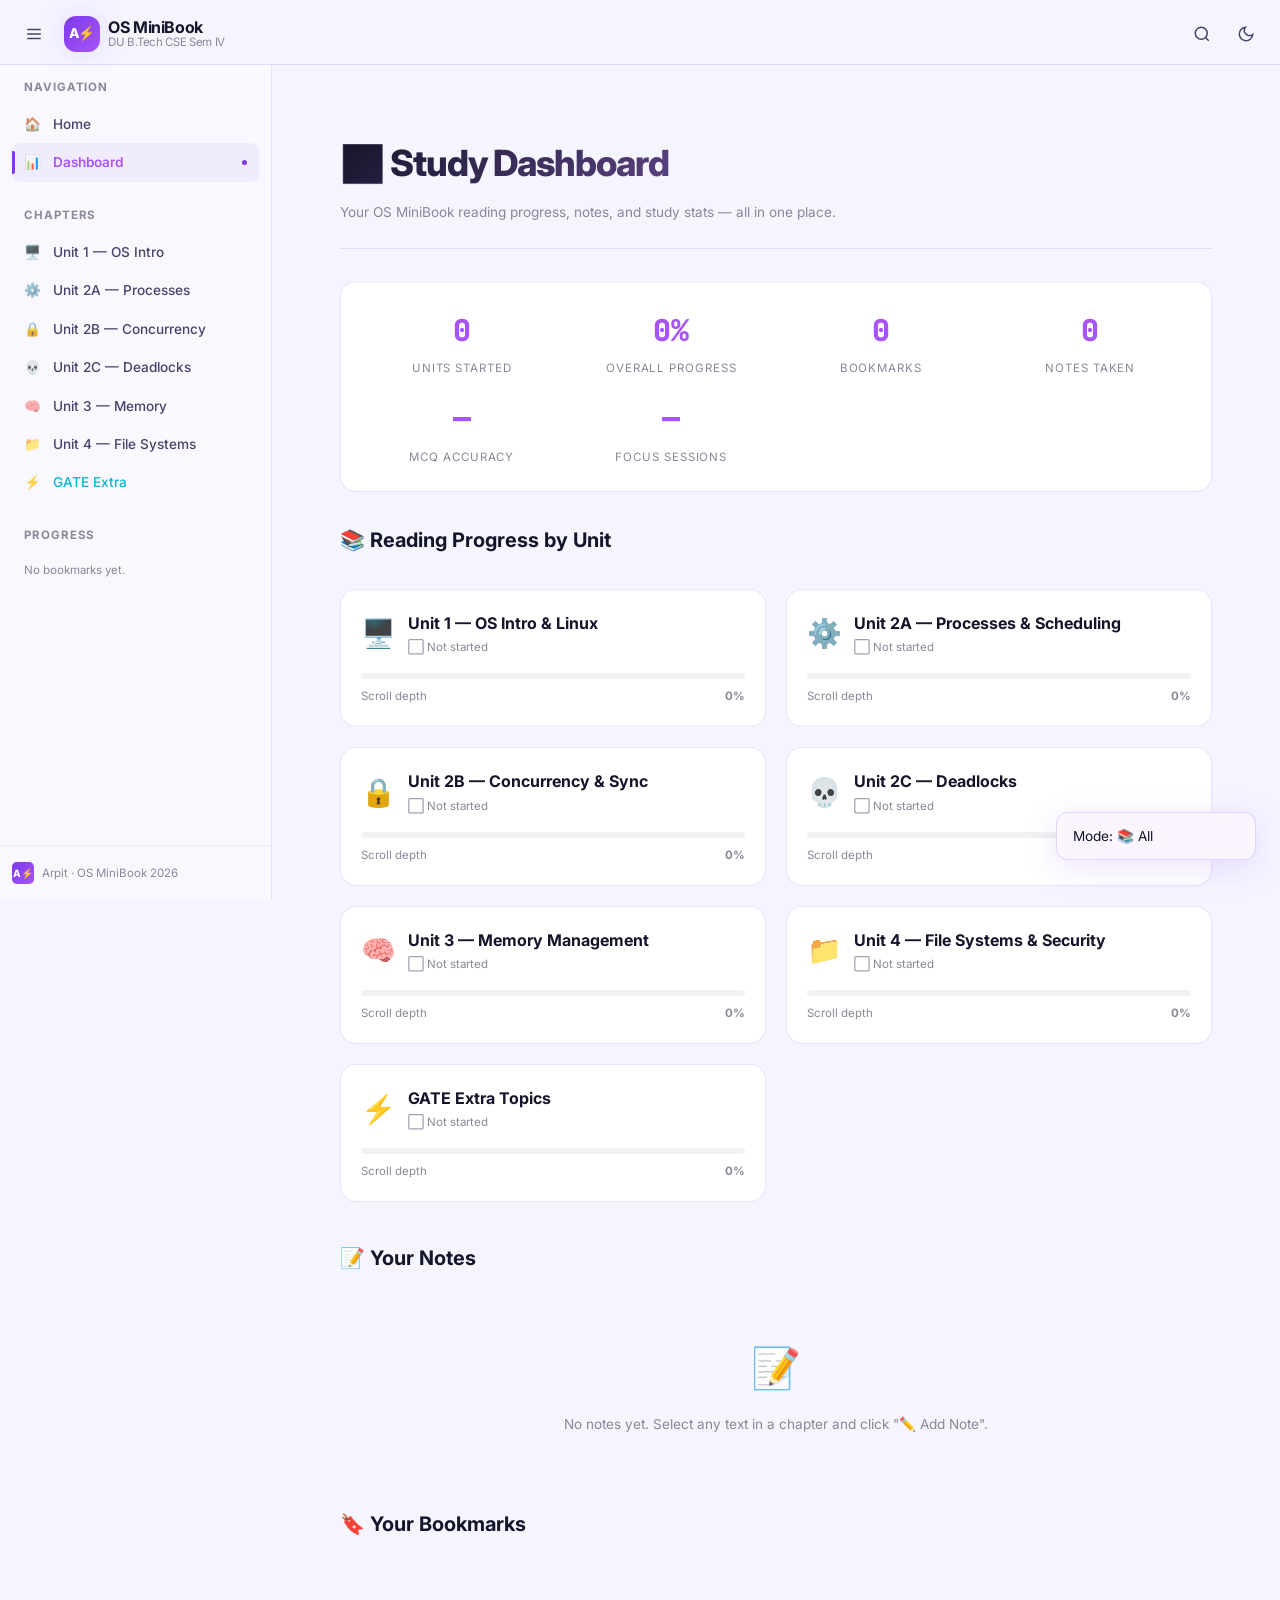
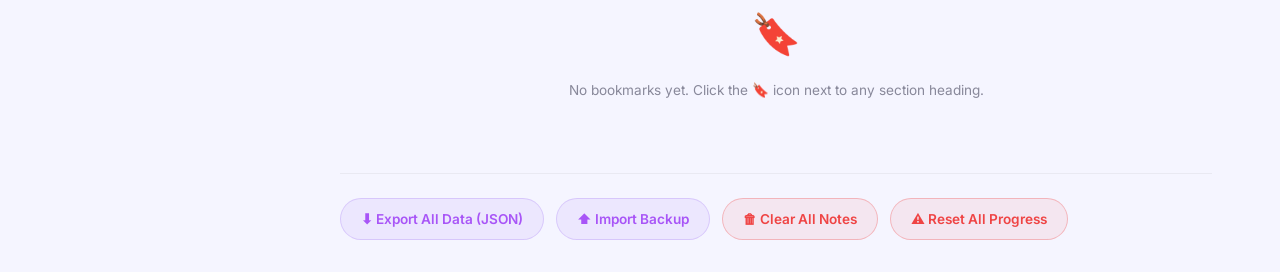
==== commit 1f27e843: "chore: align unit naming to match 4-unit semester syllabus structure" ====
--- a/progress.html
+++ b/progress.html
@@ -73,11 +73,11 @@
     <div class="sidebar-section">
       <div class="sidebar-section-label">Chapters</div>
       <a href="chapters/unit1.html" class="sidebar-link"><span class="link-icon">🖥️</span>Unit 1 — OS Intro</a>
-      <a href="chapters/unit2.html" class="sidebar-link"><span class="link-icon">⚙️</span>Unit 2 — Processes</a>
-      <a href="chapters/unit3.html" class="sidebar-link"><span class="link-icon">🔒</span>Unit 3 — Concurrency</a>
-      <a href="chapters/unit4.html" class="sidebar-link"><span class="link-icon">💀</span>Unit 4 — Deadlocks</a>
-      <a href="chapters/unit5.html" class="sidebar-link"><span class="link-icon">🧠</span>Unit 5 — Memory</a>
-      <a href="chapters/unit6.html" class="sidebar-link"><span class="link-icon">📁</span>Unit 6 — File Systems</a>
+      <a href="chapters/unit2.html" class="sidebar-link"><span class="link-icon">⚙️</span>Unit 2A — Processes</a>
+      <a href="chapters/unit3.html" class="sidebar-link"><span class="link-icon">🔒</span>Unit 2B — Concurrency</a>
+      <a href="chapters/unit4.html" class="sidebar-link"><span class="link-icon">💀</span>Unit 2C — Deadlocks</a>
+      <a href="chapters/unit5.html" class="sidebar-link"><span class="link-icon">🧠</span>Unit 3 — Memory</a>
+      <a href="chapters/unit6.html" class="sidebar-link"><span class="link-icon">📁</span>Unit 4 — File Systems</a>
       <a href="chapters/gate-extra.html" class="sidebar-link" style="color:var(--gate-c)"><span class="link-icon">⚡</span>GATE Extra</a>
     </div>
     <div class="sidebar-section">
@@ -168,11 +168,11 @@
 
 const UNITS = [
   { file: 'unit1.html', icon: '🖥️', name: 'Unit 1 — OS Intro & Linux',          href: 'chapters/unit1.html' },
-  { file: 'unit2.html', icon: '⚙️', name: 'Unit 2 — Processes & Scheduling',    href: 'chapters/unit2.html' },
-  { file: 'unit3.html', icon: '🔒', name: 'Unit 3 — Concurrency & Sync',        href: 'chapters/unit3.html' },
-  { file: 'unit4.html', icon: '💀', name: 'Unit 4 — Deadlocks',                 href: 'chapters/unit4.html' },
-  { file: 'unit5.html', icon: '🧠', name: 'Unit 5 — Memory Management',         href: 'chapters/unit5.html' },
-  { file: 'unit6.html', icon: '📁', name: 'Unit 6 — File Systems & Security',   href: 'chapters/unit6.html' },
+  { file: 'unit2.html', icon: '⚙️', name: 'Unit 2A — Processes & Scheduling',    href: 'chapters/unit2.html' },
+  { file: 'unit3.html', icon: '🔒', name: 'Unit 2B — Concurrency & Sync',        href: 'chapters/unit3.html' },
+  { file: 'unit4.html', icon: '💀', name: 'Unit 2C — Deadlocks',                 href: 'chapters/unit4.html' },
+  { file: 'unit5.html', icon: '🧠', name: 'Unit 3 — Memory Management',         href: 'chapters/unit5.html' },
+  { file: 'unit6.html', icon: '📁', name: 'Unit 4 — File Systems & Security',   href: 'chapters/unit6.html' },
   { file: 'gate-extra.html', icon: '⚡', name: 'GATE Extra Topics',             href: 'chapters/gate-extra.html' },
 ];
 
